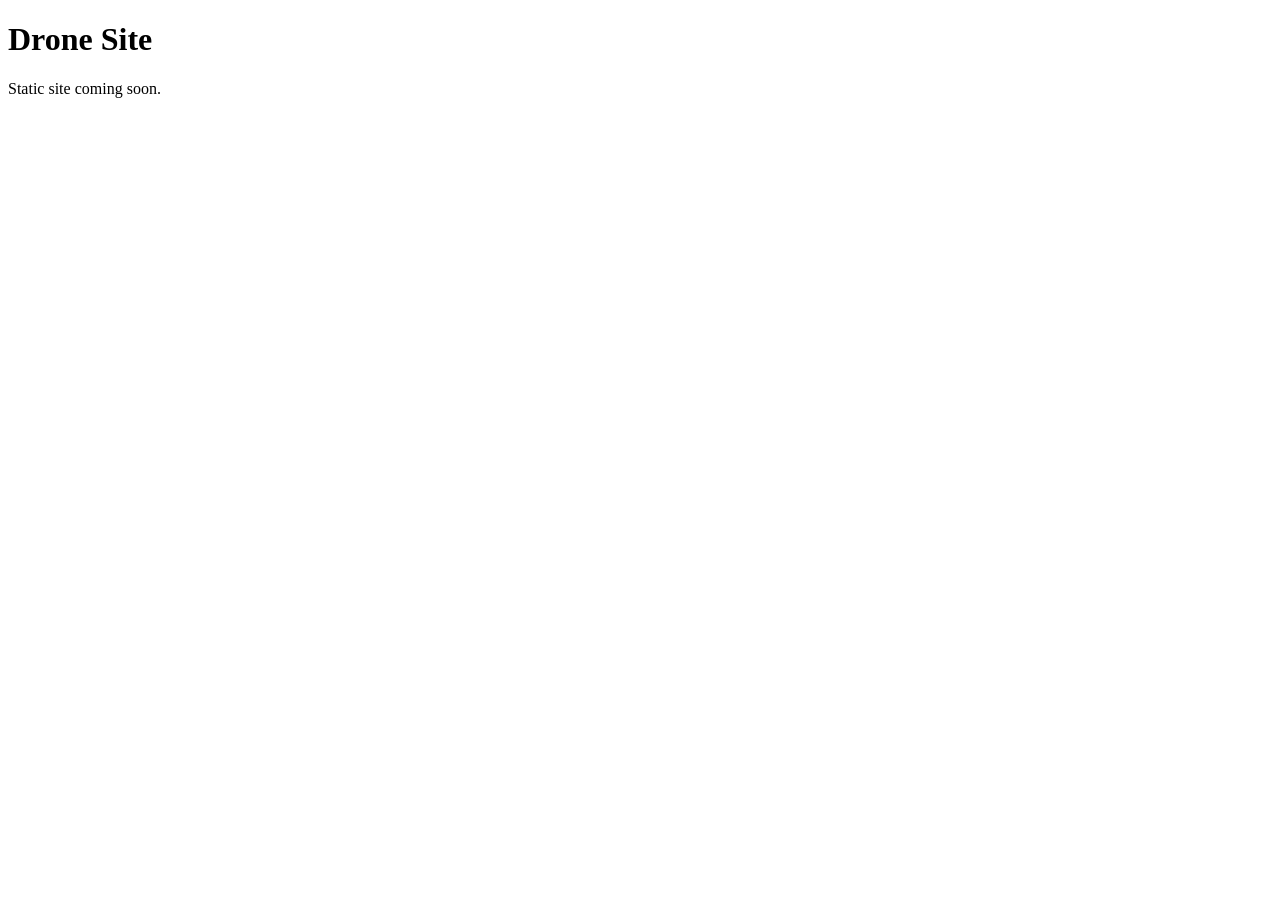
==== index.html @ 41cd4088 "chore: initialize drone site" ====
<!doctype html>
<html lang="en">
<head>
  <meta charset="utf-8">
  <meta name="viewport" content="width=device-width, initial-scale=1">
  <title>Drone Site</title>
</head>
<body>
  <main>
    <h1>Drone Site</h1>
    <p>Static site coming soon.</p>
  </main>
</body>
</html>
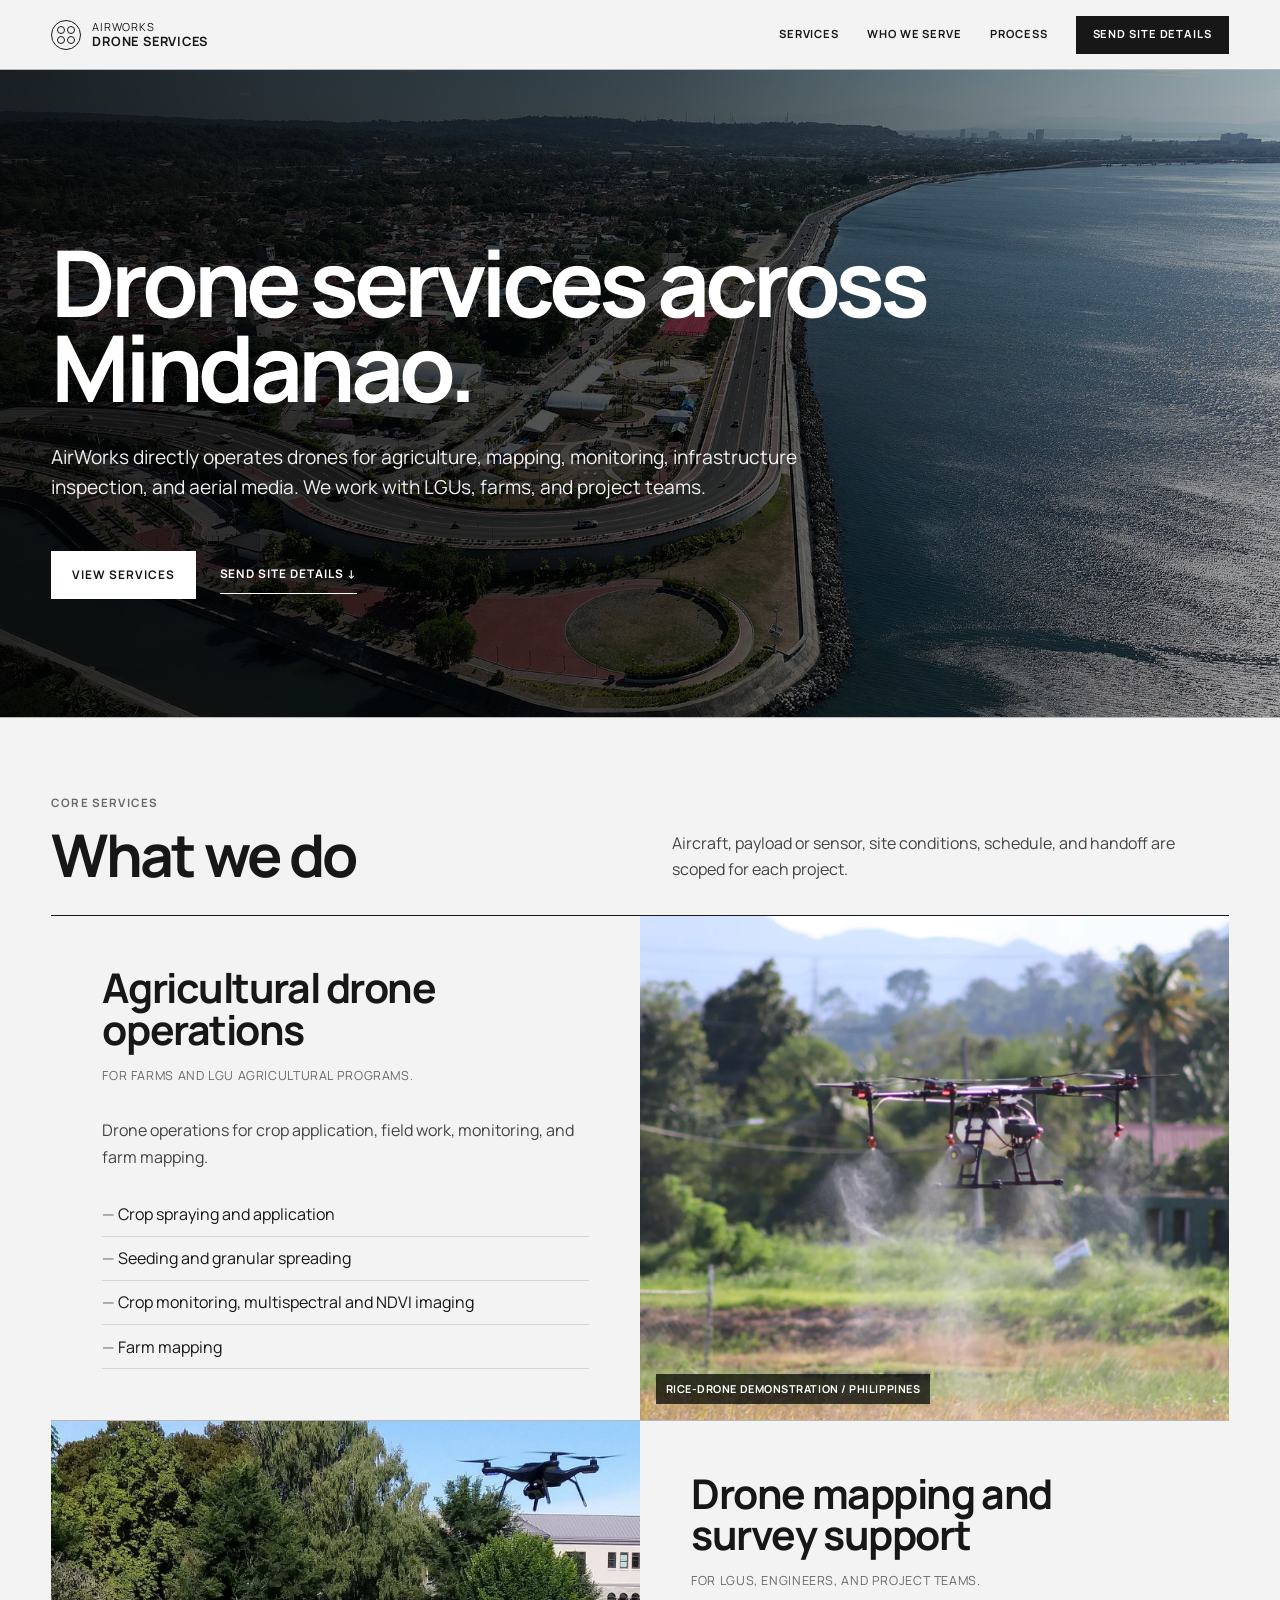
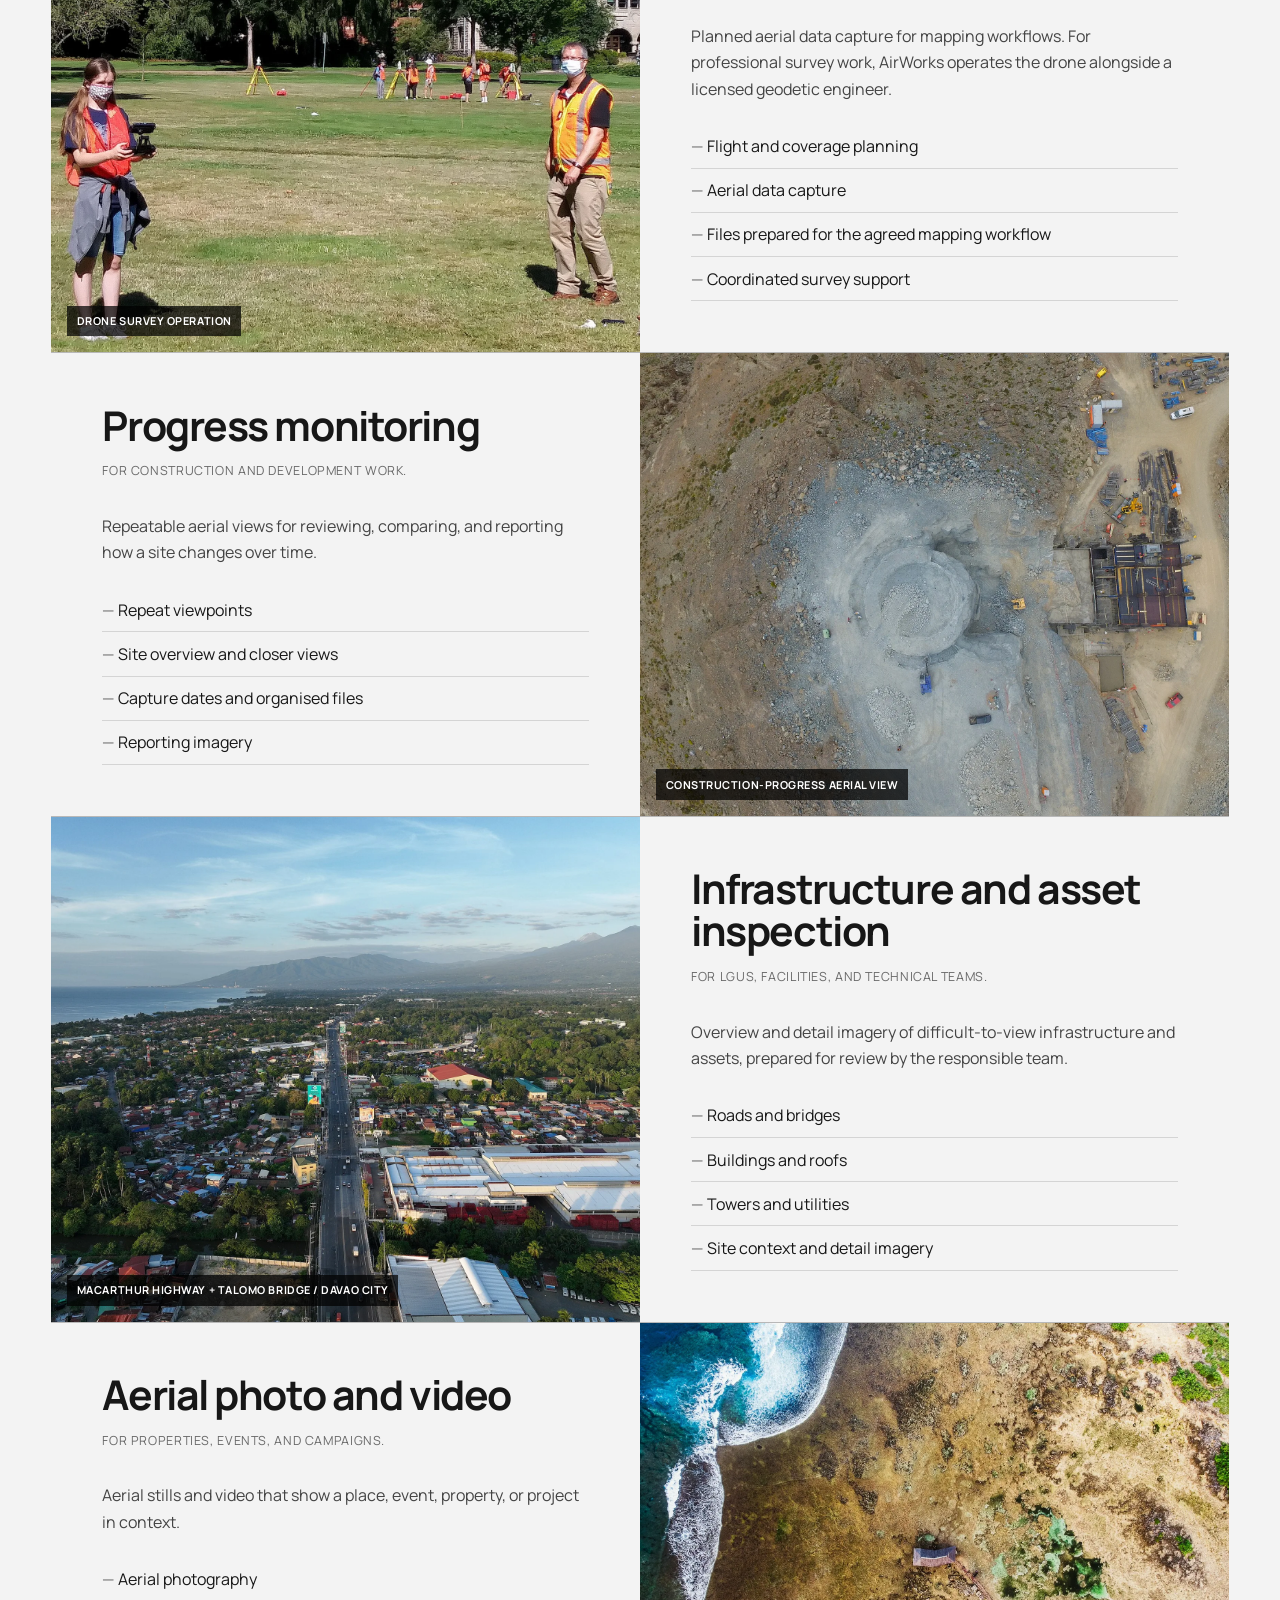
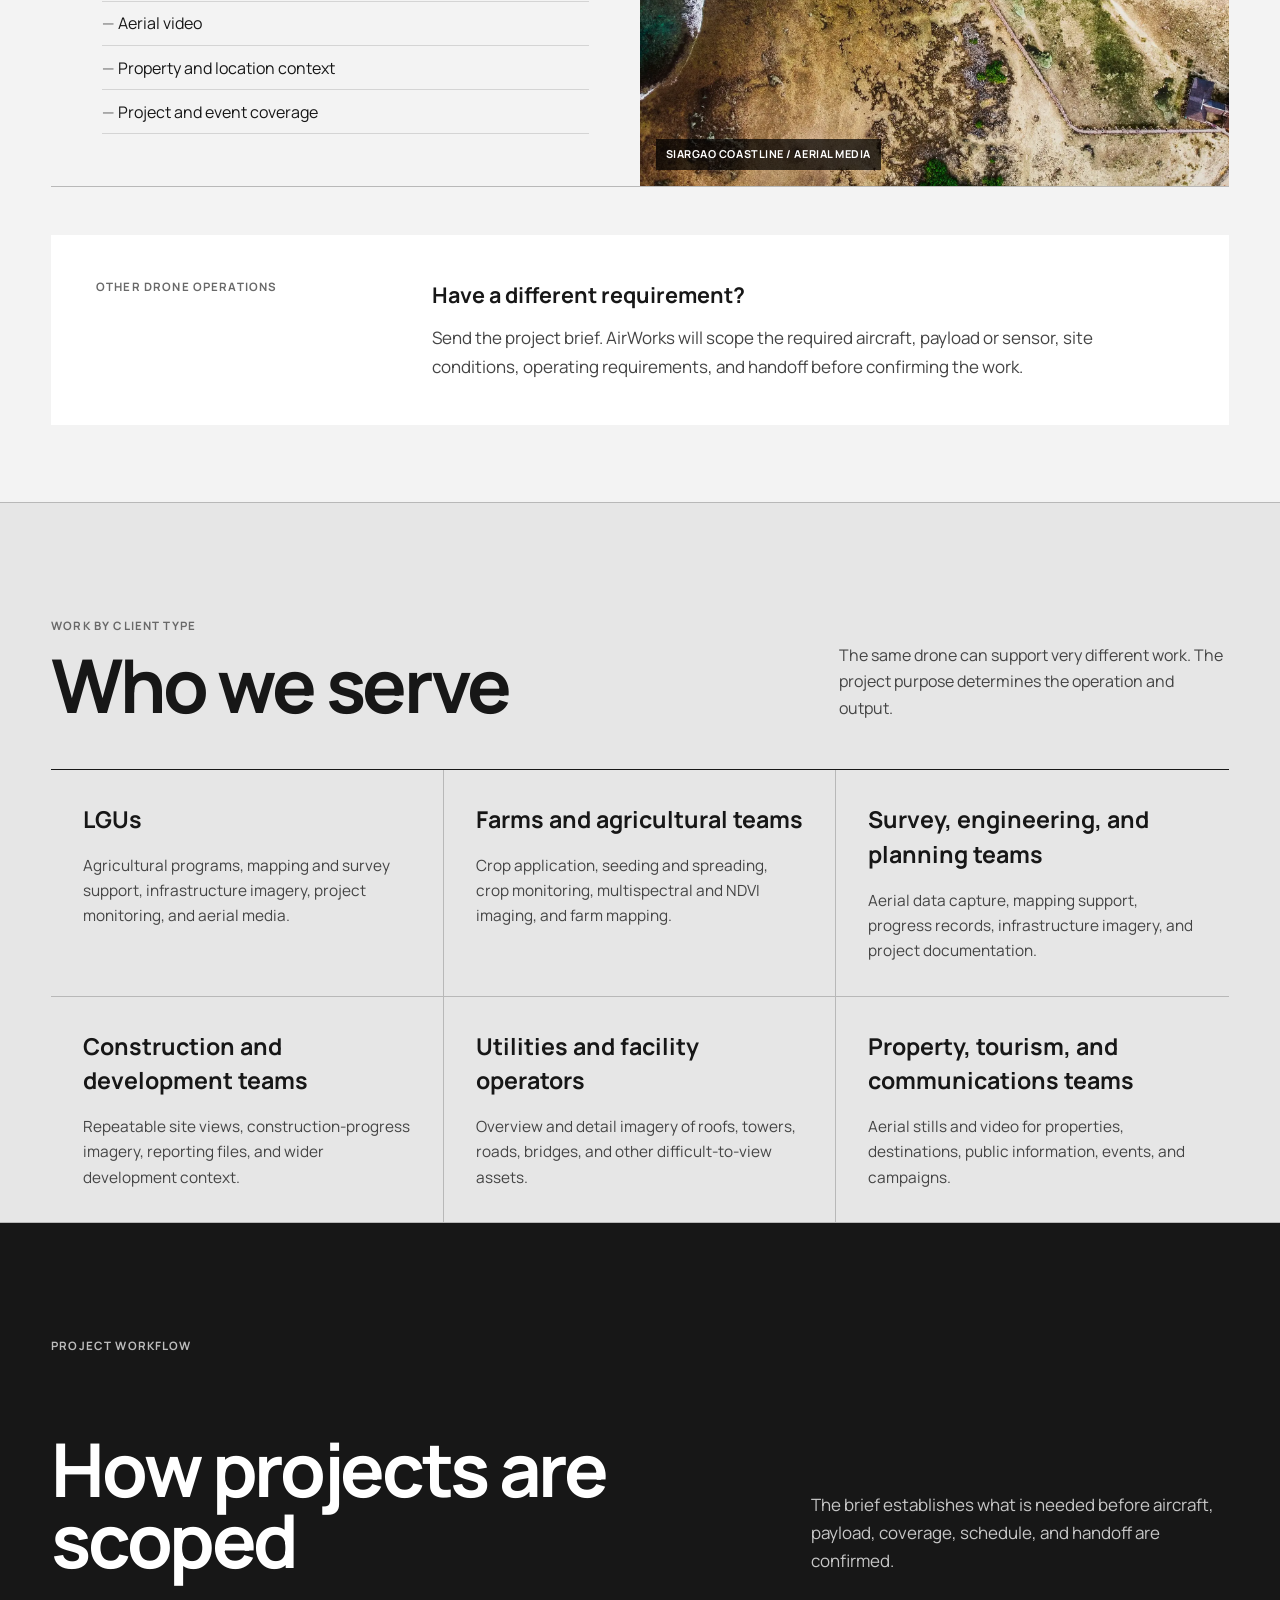
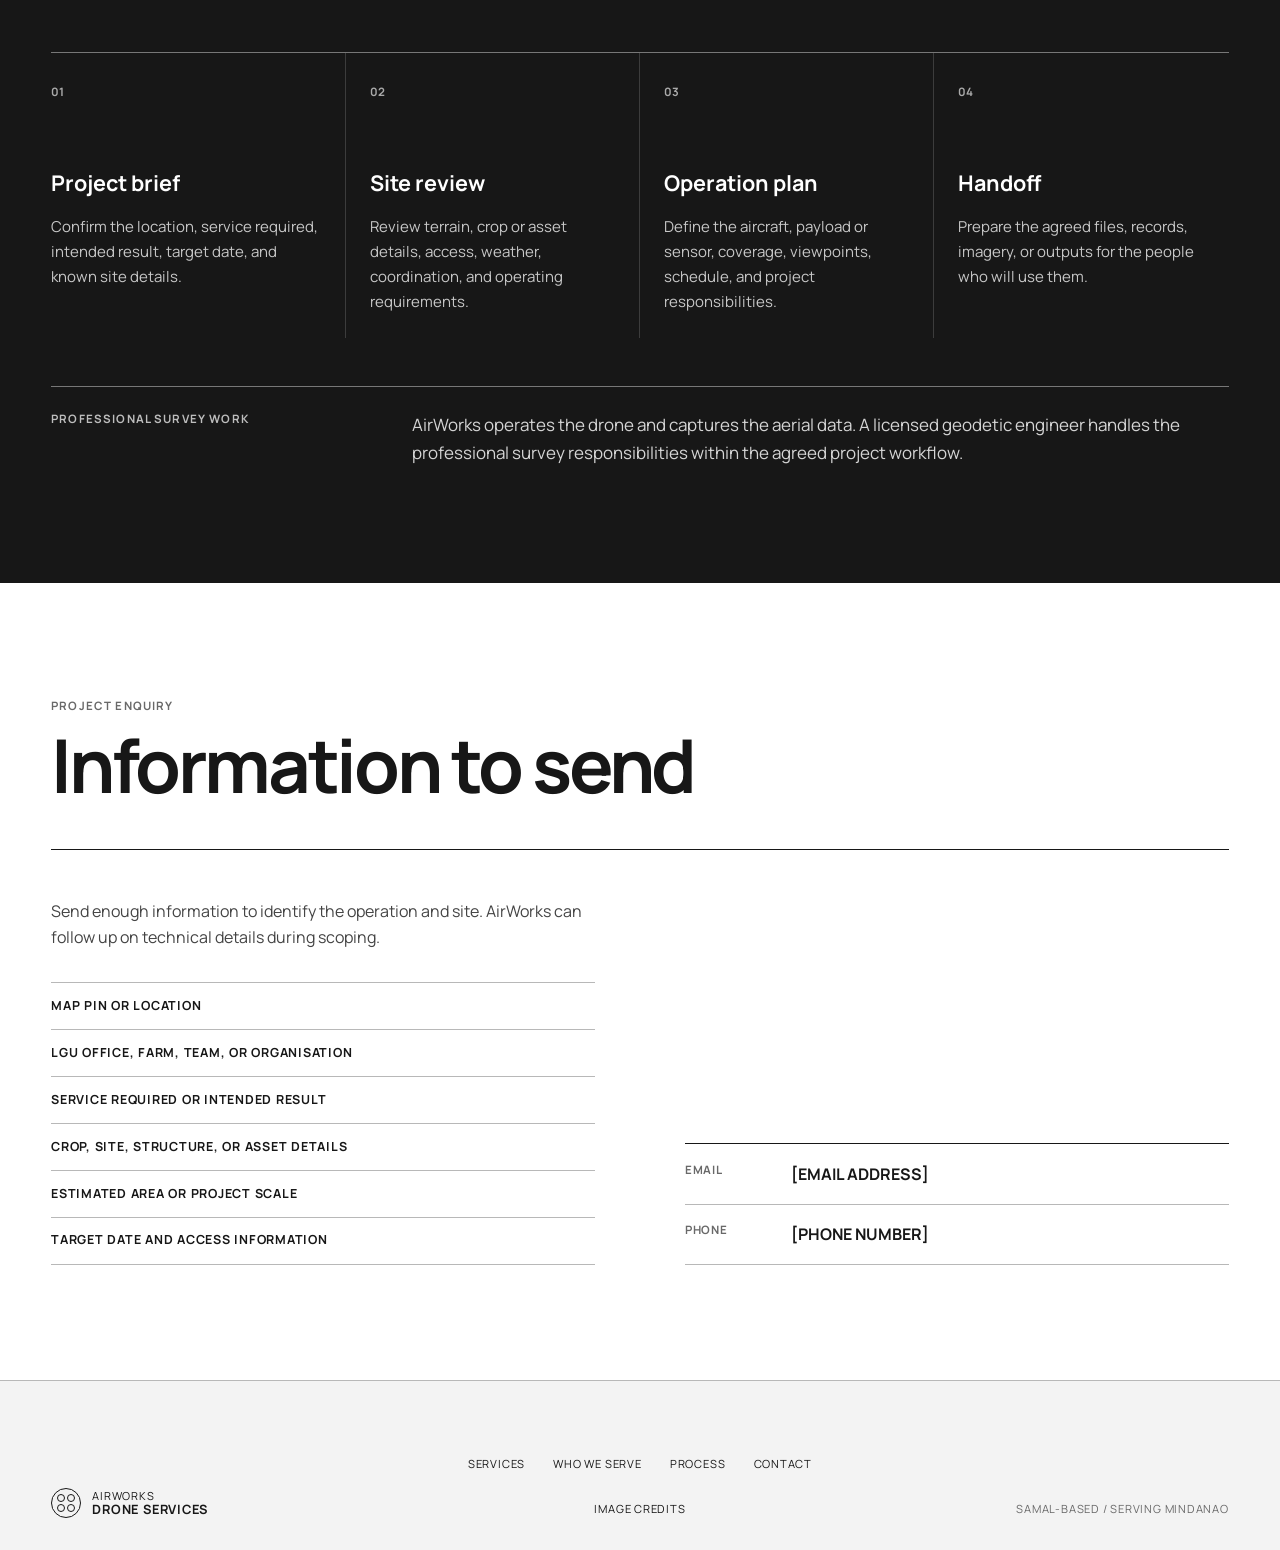
==== commit fe66073d: "feat: build out site content and upgrade agent-kit to static-site profile Add assets, credits page, " ====
--- a/index.html
+++ b/index.html
@@ -3,12 +3,239 @@
 <head>
   <meta charset="utf-8">
   <meta name="viewport" content="width=device-width, initial-scale=1">
-  <title>Drone Site</title>
+  <meta name="description" content="Samal-based agricultural drone operations, mapping, monitoring, infrastructure inspection, and aerial media for LGUs, farms, and project teams across Mindanao.">
+  <title>Drone Services in Mindanao | AirWorks Drone Services</title>
+  <link rel="stylesheet" href="assets/shared.css">
+  <link rel="stylesheet" href="assets/fieldcraft.css">
 </head>
 <body>
-  <main>
-    <h1>Drone Site</h1>
-    <p>Static site coming soon.</p>
+  <a class="skip-link" href="#main">Skip to content</a>
+  <header class="site-header">
+    <a class="brand" href="#top" aria-label="AirWorks Drone Services home">
+      <span class="brand__mark" aria-hidden="true"><i></i></span>
+      <span>AirWorks<br><strong>Drone Services</strong></span>
+    </a>
+    <nav class="site-nav" aria-label="Primary navigation">
+      <a href="#services">Services</a>
+      <a href="#clients">Who we serve</a>
+      <a href="#process">Process</a>
+      <a class="nav-cta" href="#project-start">Send site details</a>
+    </nav>
+  </header>
+
+  <main id="main">
+    <section class="hero" id="top" aria-labelledby="hero-title">
+      <div class="hero__main">
+        <h1 id="hero-title">Drone services across Mindanao.</h1>
+        <p class="hero__lede">AirWorks directly operates drones for agriculture, mapping, monitoring, infrastructure inspection, and aerial media. We work with LGUs, farms, and project teams.</p>
+        <div class="hero__actions">
+          <a class="button" href="#services">View services</a>
+          <a class="text-link" href="#project-start">Send site details ↓</a>
+        </div>
+      </div>
+    </section>
+
+    <section class="services" id="services" aria-labelledby="services-title">
+      <header class="section-head">
+        <div>
+          <p class="eyebrow">Core services</p>
+          <h2 id="services-title">What we do</h2>
+        </div>
+        <p>Aircraft, payload or sensor, site conditions, schedule, and handoff are scoped for each project.</p>
+      </header>
+
+      <div class="service-list">
+        <article>
+          <div class="service-list__content">
+            <div class="service-list__title">
+              <h3>Agricultural drone operations</h3>
+              <p>For farms and LGU agricultural programs.</p>
+            </div>
+            <p>Drone operations for crop application, field work, monitoring, and farm mapping.</p>
+            <ul>
+              <li>Crop spraying and application</li>
+              <li>Seeding and granular spreading</li>
+              <li>Crop monitoring, multispectral and NDVI imaging</li>
+              <li>Farm mapping</li>
+            </ul>
+          </div>
+          <figure class="service-list__media">
+            <img src="assets/images/agricultural-drone-operation.webp" alt="Agricultural drone spraying over a rice field during a Philippine rice-drone demonstration" loading="lazy" decoding="async">
+            <figcaption>Rice-drone demonstration / Philippines</figcaption>
+          </figure>
+        </article>
+
+        <article>
+          <div class="service-list__content">
+            <div class="service-list__title">
+              <h3>Drone mapping and survey support</h3>
+              <p>For LGUs, engineers, and project teams.</p>
+            </div>
+            <p>Planned aerial data capture for mapping workflows. For professional survey work, AirWorks operates the drone alongside a licensed geodetic engineer.</p>
+            <ul>
+              <li>Flight and coverage planning</li>
+              <li>Aerial data capture</li>
+              <li>Files prepared for the agreed mapping workflow</li>
+              <li>Coordinated survey support</li>
+            </ul>
+          </div>
+          <figure class="service-list__media">
+            <img src="assets/images/drone-mapping-survey-operation.webp" alt="Drone and field crew during a surveying operation" loading="lazy" decoding="async">
+            <figcaption>Drone survey operation</figcaption>
+          </figure>
+        </article>
+
+        <article>
+          <div class="service-list__content">
+            <div class="service-list__title">
+              <h3>Progress monitoring</h3>
+              <p>For construction and development work.</p>
+            </div>
+            <p>Repeatable aerial views for reviewing, comparing, and reporting how a site changes over time.</p>
+            <ul>
+              <li>Repeat viewpoints</li>
+              <li>Site overview and closer views</li>
+              <li>Capture dates and organised files</li>
+              <li>Reporting imagery</li>
+            </ul>
+          </div>
+          <figure class="service-list__media">
+            <img src="assets/images/construction-progress-aerial.webp" alt="Top-down aerial view of an active construction site at Rubin Observatory" loading="lazy" decoding="async">
+            <figcaption>Construction-progress aerial view</figcaption>
+          </figure>
+        </article>
+
+        <article>
+          <div class="service-list__content">
+            <div class="service-list__title">
+              <h3>Infrastructure and asset inspection</h3>
+              <p>For LGUs, facilities, and technical teams.</p>
+            </div>
+            <p>Overview and detail imagery of difficult-to-view infrastructure and assets, prepared for review by the responsible team.</p>
+            <ul>
+              <li>Roads and bridges</li>
+              <li>Buildings and roofs</li>
+              <li>Towers and utilities</li>
+              <li>Site context and detail imagery</li>
+            </ul>
+          </div>
+          <figure class="service-list__media">
+            <img src="assets/images/davao-infrastructure-aerial.webp" alt="Drone aerial view along MacArthur Highway toward Talomo Bridge in Davao City" loading="lazy" decoding="async">
+            <figcaption>MacArthur Highway + Talomo Bridge / Davao City</figcaption>
+          </figure>
+        </article>
+
+        <article>
+          <div class="service-list__content">
+            <div class="service-list__title">
+              <h3>Aerial photo and video</h3>
+              <p>For properties, events, and campaigns.</p>
+            </div>
+            <p>Aerial stills and video that show a place, event, property, or project in context.</p>
+            <ul>
+              <li>Aerial photography</li>
+              <li>Aerial video</li>
+              <li>Property and location context</li>
+              <li>Project and event coverage</li>
+            </ul>
+          </div>
+          <figure class="service-list__media">
+            <img src="assets/images/siargao-coast.webp" alt="Aerial view of the Siargao coastline and surrounding water" loading="lazy" decoding="async">
+            <figcaption>Siargao coastline / aerial media</figcaption>
+          </figure>
+        </article>
+      </div>
+
+      <aside class="other-services" aria-labelledby="other-services-title">
+        <p class="eyebrow">Other drone operations</p>
+        <div>
+          <h3 id="other-services-title">Have a different requirement?</h3>
+          <p>Send the project brief. AirWorks will scope the required aircraft, payload or sensor, site conditions, operating requirements, and handoff before confirming the work.</p>
+        </div>
+      </aside>
+    </section>
+
+    <section class="clients" id="clients" aria-labelledby="clients-title">
+      <header class="section-head section-head--compact">
+        <div>
+          <p class="eyebrow">Work by client type</p>
+          <h2 id="clients-title">Who we serve</h2>
+        </div>
+        <p>The same drone can support very different work. The project purpose determines the operation and output.</p>
+      </header>
+      <div class="client-list">
+        <article>
+          <h3>LGUs</h3>
+          <p>Agricultural programs, mapping and survey support, infrastructure imagery, project monitoring, and aerial media.</p>
+        </article>
+        <article>
+          <h3>Farms and agricultural teams</h3>
+          <p>Crop application, seeding and spreading, crop monitoring, multispectral and NDVI imaging, and farm mapping.</p>
+        </article>
+        <article>
+          <h3>Survey, engineering, and planning teams</h3>
+          <p>Aerial data capture, mapping support, progress records, infrastructure imagery, and project documentation.</p>
+        </article>
+        <article>
+          <h3>Construction and development teams</h3>
+          <p>Repeatable site views, construction-progress imagery, reporting files, and wider development context.</p>
+        </article>
+        <article>
+          <h3>Utilities and facility operators</h3>
+          <p>Overview and detail imagery of roofs, towers, roads, bridges, and other difficult-to-view assets.</p>
+        </article>
+        <article>
+          <h3>Property, tourism, and communications teams</h3>
+          <p>Aerial stills and video for properties, destinations, public information, events, and campaigns.</p>
+        </article>
+      </div>
+    </section>
+
+    <section class="process" id="process" aria-labelledby="process-title">
+      <header>
+        <p class="eyebrow">Project workflow</p>
+        <h2 id="process-title">How projects are scoped</h2>
+        <p>The brief establishes what is needed before aircraft, payload, coverage, schedule, and handoff are confirmed.</p>
+      </header>
+      <ol>
+        <li><span>01</span><h3>Project brief</h3><p>Confirm the location, service required, intended result, target date, and known site details.</p></li>
+        <li><span>02</span><h3>Site review</h3><p>Review terrain, crop or asset details, access, weather, coordination, and operating requirements.</p></li>
+        <li><span>03</span><h3>Operation plan</h3><p>Define the aircraft, payload or sensor, coverage, viewpoints, schedule, and project responsibilities.</p></li>
+        <li><span>04</span><h3>Handoff</h3><p>Prepare the agreed files, records, imagery, or outputs for the people who will use them.</p></li>
+      </ol>
+      <div class="survey-note">
+        <p class="eyebrow">Professional survey work</p>
+        <p>AirWorks operates the drone and captures the aerial data. A licensed geodetic engineer handles the professional survey responsibilities within the agreed project workflow.</p>
+      </div>
+    </section>
+
+    <section class="project-start" id="project-start" aria-labelledby="project-title">
+      <header>
+        <p class="eyebrow">Project enquiry</p>
+        <h2 id="project-title">Information to send</h2>
+      </header>
+      <div class="project-start__details">
+        <p>Send enough information to identify the operation and site. AirWorks can follow up on technical details during scoping.</p>
+        <ul class="brief-checklist" aria-label="Project brief checklist">
+          <li>Map pin or location</li>
+          <li>LGU office, farm, team, or organisation</li>
+          <li>Service required or intended result</li>
+          <li>Crop, site, structure, or asset details</li>
+          <li>Estimated area or project scale</li>
+          <li>Target date and access information</li>
+        </ul>
+      </div>
+      <div class="project-start__contact" aria-label="AirWorks contact details">
+        <p><span>Email</span><strong>[EMAIL ADDRESS]</strong></p>
+        <p><span>Phone</span><strong>[PHONE NUMBER]</strong></p>
+      </div>
+    </section>
   </main>
+
+  <footer class="site-footer">
+    <a class="brand brand--footer" href="#top"><span class="brand__mark" aria-hidden="true"><i></i></span><span>AirWorks<br><strong>Drone Services</strong></span></a>
+    <nav class="footer-nav" aria-label="Footer navigation"><a href="#services">Services</a><a href="#clients">Who we serve</a><a href="#process">Process</a><a href="#project-start">Contact</a><a href="credits.html">Image credits</a></nav>
+    <p>Samal-based / Serving Mindanao</p>
+  </footer>
 </body>
 </html>
--- a/assets/shared.css
+++ b/assets/shared.css
@@ -0,0 +1,42 @@
+* { box-sizing: border-box; }
+html { scroll-behavior: smooth; }
+body { margin: 0; -webkit-font-smoothing: antialiased; }
+a { color: inherit; }
+img, svg { display: block; max-width: 100%; }
+button, input, textarea, select { font: inherit; }
+
+.concept-bar {
+  min-height: 42px;
+  padding: .7rem max(1rem, 3.2vw);
+  display: flex;
+  align-items: center;
+  justify-content: space-between;
+  gap: 1.5rem;
+  background: #111;
+  color: #eee;
+  border-bottom: 1px solid rgba(255,255,255,.2);
+  font: 700 .62rem/1.2 Arial, Helvetica, sans-serif;
+  text-transform: uppercase;
+  letter-spacing: .13em;
+  position: relative;
+  z-index: 100;
+}
+.concept-bar a { text-decoration: none; }
+.concept-bar a:hover { text-decoration: underline; text-underline-offset: 3px; }
+.concept-bar__nav { display: flex; gap: clamp(.75rem, 2.4vw, 2.5rem); align-items: center; }
+.concept-bar__nav [aria-current="page"] { color: #ff7656; }
+.concept-bar__label { color: #aaa; }
+
+.skip-link { position: absolute; top: -100px; left: 1rem; z-index: 200; padding: .8rem 1rem; background: #fff; color: #111; }
+.skip-link:focus { top: .5rem; }
+
+@media (max-width: 620px) {
+  .concept-bar { align-items: flex-start; }
+  .concept-bar__nav { flex-wrap: wrap; justify-content: flex-end; row-gap: .45rem; }
+  .concept-bar__label { display: none; }
+}
+
+@media (prefers-reduced-motion: reduce) {
+  html { scroll-behavior: auto; }
+  *, *::before, *::after { animation-duration: .01ms !important; animation-iteration-count: 1 !important; transition-duration: .01ms !important; }
+}
--- a/assets/fieldcraft.css
+++ b/assets/fieldcraft.css
@@ -0,0 +1,169 @@
+@font-face {
+  font-family: 'Manrope';
+  src: url('fonts/manrope-latin.woff2') format('woff2');
+  font-style: normal;
+  font-weight: 200 800;
+  font-display: swap;
+}
+
+:root {
+  --ink: #171717;
+  --paper: #f3f3f3;
+  --white: #fff;
+  --panel: #e6e6e6;
+  --soft: #d4d4d4;
+  --mid: #696969;
+  --line: #b8b8b8;
+  --dark-line: #3c3c3c;
+}
+body { margin: 0; background: var(--paper); color: var(--ink); font-family: 'Manrope', Arial, sans-serif; font-size: 17px; line-height: 1.5; }
+a:focus-visible { outline: 3px solid var(--ink); outline-offset: 4px; }
+.site-header { min-height: 70px; padding: 0 max(1.25rem, 4vw); display: flex; align-items: center; justify-content: space-between; gap: 1.5rem; border-bottom: 1px solid var(--line); }
+.brand { display: inline-flex; align-items: center; gap: .7rem; color: var(--ink); text-decoration: none; font-size: .69rem; line-height: 1.1; text-transform: uppercase; letter-spacing: .07em; }
+.brand strong { font-size: .8rem; }
+.brand__mark { width: 30px; height: 30px; border: 1px solid currentColor; border-radius: 50%; position: relative; }
+.brand__mark::before, .brand__mark::after, .brand__mark i::before, .brand__mark i::after { content: ""; position: absolute; width: 6px; height: 6px; border: 1px solid currentColor; border-radius: 50%; }
+.brand__mark::before { left: 5px; top: 5px; }
+.brand__mark::after { right: 5px; top: 5px; }
+.brand__mark i::before { left: 5px; bottom: 5px; }
+.brand__mark i::after { right: 5px; bottom: 5px; }
+.site-nav { display: flex; align-items: center; gap: clamp(1rem, 2.2vw, 2.25rem); font-size: .7rem; text-transform: uppercase; letter-spacing: .08em; font-weight: 700; }
+.site-nav a { color: var(--ink); text-decoration: none; }
+.site-nav a:not(.nav-cta):hover { text-decoration: underline; text-underline-offset: 4px; }
+.site-nav .nav-cta { min-height: 38px; padding: 0 1rem; display: inline-flex; align-items: center; border: 1px solid var(--ink); background: var(--ink); color: var(--white); }
+.site-nav .nav-cta:hover { background: transparent; color: var(--ink); }
+.eyebrow { margin: 0; color: var(--mid); font: 700 .72rem/1.4 'Manrope', Arial, sans-serif; text-transform: uppercase; letter-spacing: .1em; }
+.hero { min-height: clamp(580px, 72vh, 780px); padding: clamp(4rem, 7vw, 7rem) max(1.25rem, 4vw); position: relative; isolation: isolate; display: flex; align-items: center; overflow: hidden; border-bottom: 1px solid var(--line); background: url('images/davao-coastal-hero.webp') center 48% / cover no-repeat; color: var(--white); }
+.hero::before { content: ""; position: absolute; inset: 0; z-index: -1; background: linear-gradient(90deg, rgba(0,0,0,.82) 0%, rgba(0,0,0,.65) 52%, rgba(0,0,0,.3) 100%); }
+.hero__main { max-width: 1040px; }
+.hero .eyebrow { color: #ddd; }
+h1 { max-width: 940px; margin: clamp(2rem, 4vw, 4rem) 0 2rem; font-size: clamp(3.8rem, 7.2vw, 7.2rem); font-weight: 700; line-height: .93; letter-spacing: -.055em; }
+.hero__lede { max-width: 760px; margin: 0; color: #eee; font-size: clamp(1.05rem, 1.5vw, 1.35rem); line-height: 1.55; }
+.hero__actions { margin-top: 3rem; display: flex; align-items: center; flex-wrap: wrap; gap: 1.5rem; }
+.button { min-height: 48px; padding: 0 1.25rem; display: inline-flex; align-items: center; background: var(--white); color: var(--ink); border: 1px solid var(--white); text-decoration: none; font-size: .74rem; font-weight: 700; text-transform: uppercase; letter-spacing: .08em; }
+.button:hover { background: transparent; color: var(--white); }
+.text-link { padding: .6rem 0; border-bottom: 1px solid var(--white); color: var(--white); text-decoration: none; font-size: .74rem; font-weight: 700; text-transform: uppercase; letter-spacing: .08em; }
+.hero a:focus-visible { outline-color: var(--white); }
+.services { padding: clamp(4rem, 6vw, 6rem) max(1.25rem, 4vw); }
+.clients { padding: clamp(5rem, 9vw, 9rem) max(1.25rem, 4vw) 0; }
+.section-head { margin-bottom: clamp(3rem, 6vw, 6rem); display: grid; grid-template-columns: minmax(0, 1.3fr) minmax(280px, .7fr); gap: 5vw; align-items: end; }
+.section-head h2, .process h2, .project-start h2 { margin: 1rem 0 0; font-size: clamp(3rem, 5.8vw, 6rem); line-height: .95; letter-spacing: -.045em; }
+.section-head > p { max-width: 540px; margin: 0; color: #444; font-size: 1rem; line-height: 1.65; }
+.services .section-head { margin-bottom: 0; padding-bottom: 2rem; grid-template-columns: 1fr 1fr; border-bottom: 1px solid var(--ink); }
+.services .section-head h2 { font-size: clamp(2.75rem, 4.6vw, 4.8rem); }
+.service-list article { display: grid; grid-template-columns: 1fr 1fr; border-bottom: 1px solid var(--line); }
+.service-list__content { padding: clamp(2.25rem, 4vw, 4.5rem); align-self: center; }
+.service-list h3 { margin: 0; font-size: clamp(1.8rem, 3.2vw, 3.4rem); line-height: 1.02; letter-spacing: -.035em; }
+.service-list__title p { margin: 1rem 0 0; color: var(--mid); font-size: .78rem; line-height: 1.5; text-transform: uppercase; letter-spacing: .05em; }
+.service-list__content > p { max-width: 560px; margin: 2rem 0 0; color: #444; font-size: 1rem; line-height: 1.65; }
+.service-list__content ul { margin: 2rem 0 0; padding: 0; list-style: none; font-size: 1rem; line-height: 1.5; }
+.service-list__content li { padding: .6rem 0 .6rem 1rem; position: relative; border-bottom: 1px solid var(--soft); }
+.service-list__content li:first-child { padding-top: 0; }
+.service-list__content li::before { content: "—"; position: absolute; left: 0; color: var(--mid); }
+.service-list__media { min-width: 0; min-height: 0; margin: 0; position: relative; overflow: hidden; background: var(--panel); }
+.service-list article:nth-child(even) .service-list__media { order: -1; }
+.service-list__media img { width: 100%; height: 100%; position: absolute; inset: 0; object-fit: cover; }
+.service-list__media figcaption { position: absolute; left: 1rem; bottom: 1rem; padding: .45rem .6rem; background: rgba(0,0,0,.72); color: var(--white); font: 700 .68rem/1.5 'Manrope', Arial, sans-serif; text-transform: uppercase; letter-spacing: .05em; }
+.other-services { margin-top: 3rem; padding: clamp(2rem, 3.5vw, 3.5rem); display: grid; grid-template-columns: .55fr 1.45fr; gap: 4vw; background: var(--white); }
+.other-services h3 { margin: 0 0 .8rem; font-size: 1.35rem; }
+.other-services div p { max-width: 780px; margin: 0; color: #444; line-height: 1.65; }
+.clients { background: var(--panel); border-top: 1px solid var(--line); border-bottom: 1px solid var(--line); }
+.section-head--compact { margin-bottom: 3rem; }
+.client-list { display: grid; grid-template-columns: repeat(3, 1fr); border-top: 1px solid var(--ink); }
+.client-list article { min-height: 220px; padding: clamp(1.75rem, 2.5vw, 2.5rem); border-right: 1px solid var(--line); border-bottom: 1px solid var(--line); }
+.client-list article:nth-child(3n) { border-right: 0; }
+.client-list article:nth-last-child(-n + 3) { border-bottom: 0; }
+.client-list h3 { margin: 0 0 1rem; font-size: 1.45rem; }
+.client-list p { max-width: 420px; margin: 0; color: #444; font-size: .96rem; line-height: 1.65; }
+.process { padding: clamp(5rem, 9vw, 9rem) max(1.25rem, 4vw); background: var(--ink); color: var(--white); }
+.process .eyebrow { color: #bdbdbd; }
+.process > header { display: grid; grid-template-columns: minmax(0, 1.25fr) minmax(280px, .75fr); gap: 5vw; align-items: end; }
+.process > header .eyebrow, .process > header h2 { grid-column: 1; }
+.process > header > p:last-child { grid-column: 2; grid-row: 1 / span 2; align-self: end; margin: 0; color: #c7c7c7; line-height: 1.65; }
+.process ol { margin: clamp(3rem, 6vw, 6rem) 0 0; padding: 0; display: grid; grid-template-columns: repeat(4, 1fr); list-style: none; border-top: 1px solid #777; }
+.process li { min-height: 260px; padding: 1.5rem 1.5rem 1.5rem 0; border-right: 1px solid var(--dark-line); }
+.process li:not(:first-child) { padding-left: 1.5rem; }
+.process li:last-child { border-right: 0; }
+.process li > span { color: #aaa; font: 700 .72rem/1.4 'Manrope', Arial, sans-serif; }
+.process h3 { margin: 4rem 0 1rem; font-size: 1.35rem; }
+.process li p { margin: 0; color: #c7c7c7; font-size: .94rem; line-height: 1.65; }
+.survey-note { margin-top: 3rem; padding-top: 1.5rem; display: grid; grid-template-columns: .55fr 1.45fr; gap: 4vw; border-top: 1px solid #777; }
+.survey-note > p:last-child { max-width: 800px; margin: 0; color: #d5d5d5; line-height: 1.65; }
+.project-start { padding: clamp(5rem, 9vw, 9rem) max(1.25rem, 4vw); display: grid; grid-template-columns: 1fr 1fr; gap: 3rem 7vw; background: var(--white); }
+.project-start header { grid-column: 1 / -1; padding-bottom: 3rem; border-bottom: 1px solid var(--ink); }
+.project-start__details { max-width: 680px; }
+.project-start__details > p { margin: 0; color: #444; font-size: 1rem; line-height: 1.65; }
+.brief-checklist { margin: 2rem 0 0; padding: 0; list-style: none; border-top: 1px solid var(--line); }
+.brief-checklist li { padding: .85rem 0; border-bottom: 1px solid var(--line); font-size: .78rem; font-weight: 700; text-transform: uppercase; letter-spacing: .06em; }
+.project-start__contact { align-self: end; border-top: 1px solid var(--ink); }
+.project-start__contact p { margin: 0; padding: 1.1rem 0; display: grid; grid-template-columns: 90px 1fr; gap: 1rem; border-bottom: 1px solid var(--line); }
+.project-start__contact span { color: var(--mid); font: 700 .72rem/1.4 'Manrope', Arial, sans-serif; text-transform: uppercase; letter-spacing: .07em; }
+.project-start__contact strong { font-size: 1rem; overflow-wrap: anywhere; }
+.site-footer { min-height: 170px; padding: 2rem max(1.25rem, 4vw); display: grid; grid-template-columns: 1fr 1.4fr 1fr; align-items: end; gap: 2rem; border-top: 1px solid var(--line); font-size: .7rem; text-transform: uppercase; letter-spacing: .07em; }
+.footer-nav { display: flex; justify-content: center; flex-wrap: wrap; gap: clamp(1rem, 2.2vw, 2.2rem); }
+.footer-nav a { color: var(--ink); text-decoration: none; }
+.footer-nav a:hover { text-decoration: underline; text-underline-offset: 4px; }
+.site-footer p { margin: 0; color: var(--mid); text-align: right; }
+.credits-main { padding: clamp(4rem, 7vw, 7rem) max(1.25rem, 4vw); }
+.credits-main__header { max-width: 900px; margin-bottom: clamp(4rem, 7vw, 7rem); }
+.credits-main__header h1 { margin: 1.25rem 0 2rem; font-size: clamp(3.5rem, 7vw, 7rem); }
+.credits-main__header > p:last-child { max-width: 720px; margin: 0; color: #444; font-size: 1rem; line-height: 1.7; }
+.credits-list { border-top: 1px solid var(--ink); }
+.credits-list article { padding: 2.25rem 0; display: grid; grid-template-columns: minmax(240px, .7fr) minmax(0, 1.3fr); gap: .7rem 4vw; border-bottom: 1px solid var(--line); }
+.credits-list h2 { grid-column: 1; grid-row: 1 / span 8; margin: 0; font-size: clamp(1.35rem, 2.2vw, 2rem); line-height: 1.1; }
+.credits-list p { grid-column: 2; margin: 0; color: #444; font-size: .95rem; line-height: 1.6; }
+.credits-list a, .license-summary a { color: var(--ink); text-underline-offset: 3px; }
+.license-summary { margin-top: clamp(4rem, 7vw, 7rem); padding: clamp(2rem, 4vw, 4rem); background: var(--panel); border: 1px solid var(--line); }
+.license-summary h2 { margin: 1rem 0 2rem; font-size: clamp(2rem, 3.5vw, 3.5rem); letter-spacing: -.04em; }
+.license-summary ul { max-width: 900px; margin: 0; padding-left: 1.2rem; }
+.license-summary li { margin: 0 0 1rem; color: #333; line-height: 1.65; }
+.license-summary > p:last-child { margin: 2rem 0 0; color: var(--mid); font-size: .9rem; line-height: 1.6; }
+
+@media (max-width: 900px) {
+  .site-nav a:not(.nav-cta) { display: none; }
+  .section-head, .process > header { grid-template-columns: 1fr; align-items: start; }
+  .section-head > p { max-width: 680px; }
+  .process > header .eyebrow, .process > header h2, .process > header > p:last-child { grid-column: 1; grid-row: auto; }
+  .service-list article { grid-template-columns: 1fr; }
+  .service-list__media, .service-list article:nth-child(even) .service-list__media { order: 0; aspect-ratio: 16 / 9; }
+  .client-list { grid-template-columns: 1fr; }
+  .client-list article { min-height: 0; padding: 1.75rem 0; border-right: 0; border-bottom: 1px solid var(--line); }
+  .client-list article:nth-last-child(-n + 3) { border-bottom: 1px solid var(--line); }
+  .client-list article:last-child { border-bottom: 0; }
+  .process ol { grid-template-columns: 1fr 1fr; }
+  .process li:nth-child(2) { border-right: 0; }
+  .process li:nth-child(3), .process li:nth-child(4) { border-top: 1px solid var(--dark-line); }
+  .process li:nth-child(3) { padding-left: 0; }
+  .project-start { grid-template-columns: 1fr; }
+  .project-start__contact { max-width: 680px; }
+  .site-footer { grid-template-columns: 1fr 1fr; }
+  .footer-nav { grid-column: 1 / -1; grid-row: 2; justify-content: flex-start; }
+  .credits-list article { grid-template-columns: 1fr; }
+  .credits-list h2, .credits-list p { grid-column: 1; grid-row: auto; }
+  .credits-list h2 { margin-bottom: 1rem; }
+}
+
+@media (max-width: 560px) {
+  .site-header { min-height: 64px; padding-top: .6rem; padding-bottom: .6rem; }
+  .brand { font-size: .65rem; }
+  .brand strong { font-size: .74rem; }
+  .brand__mark { width: 28px; height: 28px; }
+  .site-nav .nav-cta { min-height: 36px; padding: 0 .75rem; font-size: .63rem; }
+  .hero { min-height: 700px; padding-top: 3.5rem; padding-bottom: 5.5rem; background-position: 58% center; }
+  .hero::before { background: rgba(0,0,0,.68); }
+  h1 { font-size: clamp(3.15rem, 16vw, 4.8rem); }
+  .hero__lede { font-size: 1rem; }
+  .section-head h2, .process h2, .project-start h2 { font-size: clamp(2.8rem, 14vw, 4.5rem); }
+  .services .section-head { grid-template-columns: 1fr; }
+  .service-list__content { padding: 2rem 0; }
+  .service-list__media, .service-list article:nth-child(even) .service-list__media { aspect-ratio: 4 / 3; }
+  .service-list__title p { margin-top: .7rem; }
+  .other-services, .survey-note { grid-template-columns: 1fr; }
+  .process ol { grid-template-columns: 1fr; }
+  .process li, .process li:not(:first-child), .process li:nth-child(3) { min-height: 0; padding: 1.5rem 0 2rem; border-right: 0; border-top: 0; border-bottom: 1px solid var(--dark-line); }
+  .process li:last-child { border-bottom: 0; }
+  .process h3 { margin-top: 2rem; }
+  .project-start__contact p { grid-template-columns: 70px 1fr; }
+  .site-footer { grid-template-columns: 1fr; }
+  .footer-nav, .site-footer p { grid-column: 1; grid-row: auto; text-align: left; }
+}
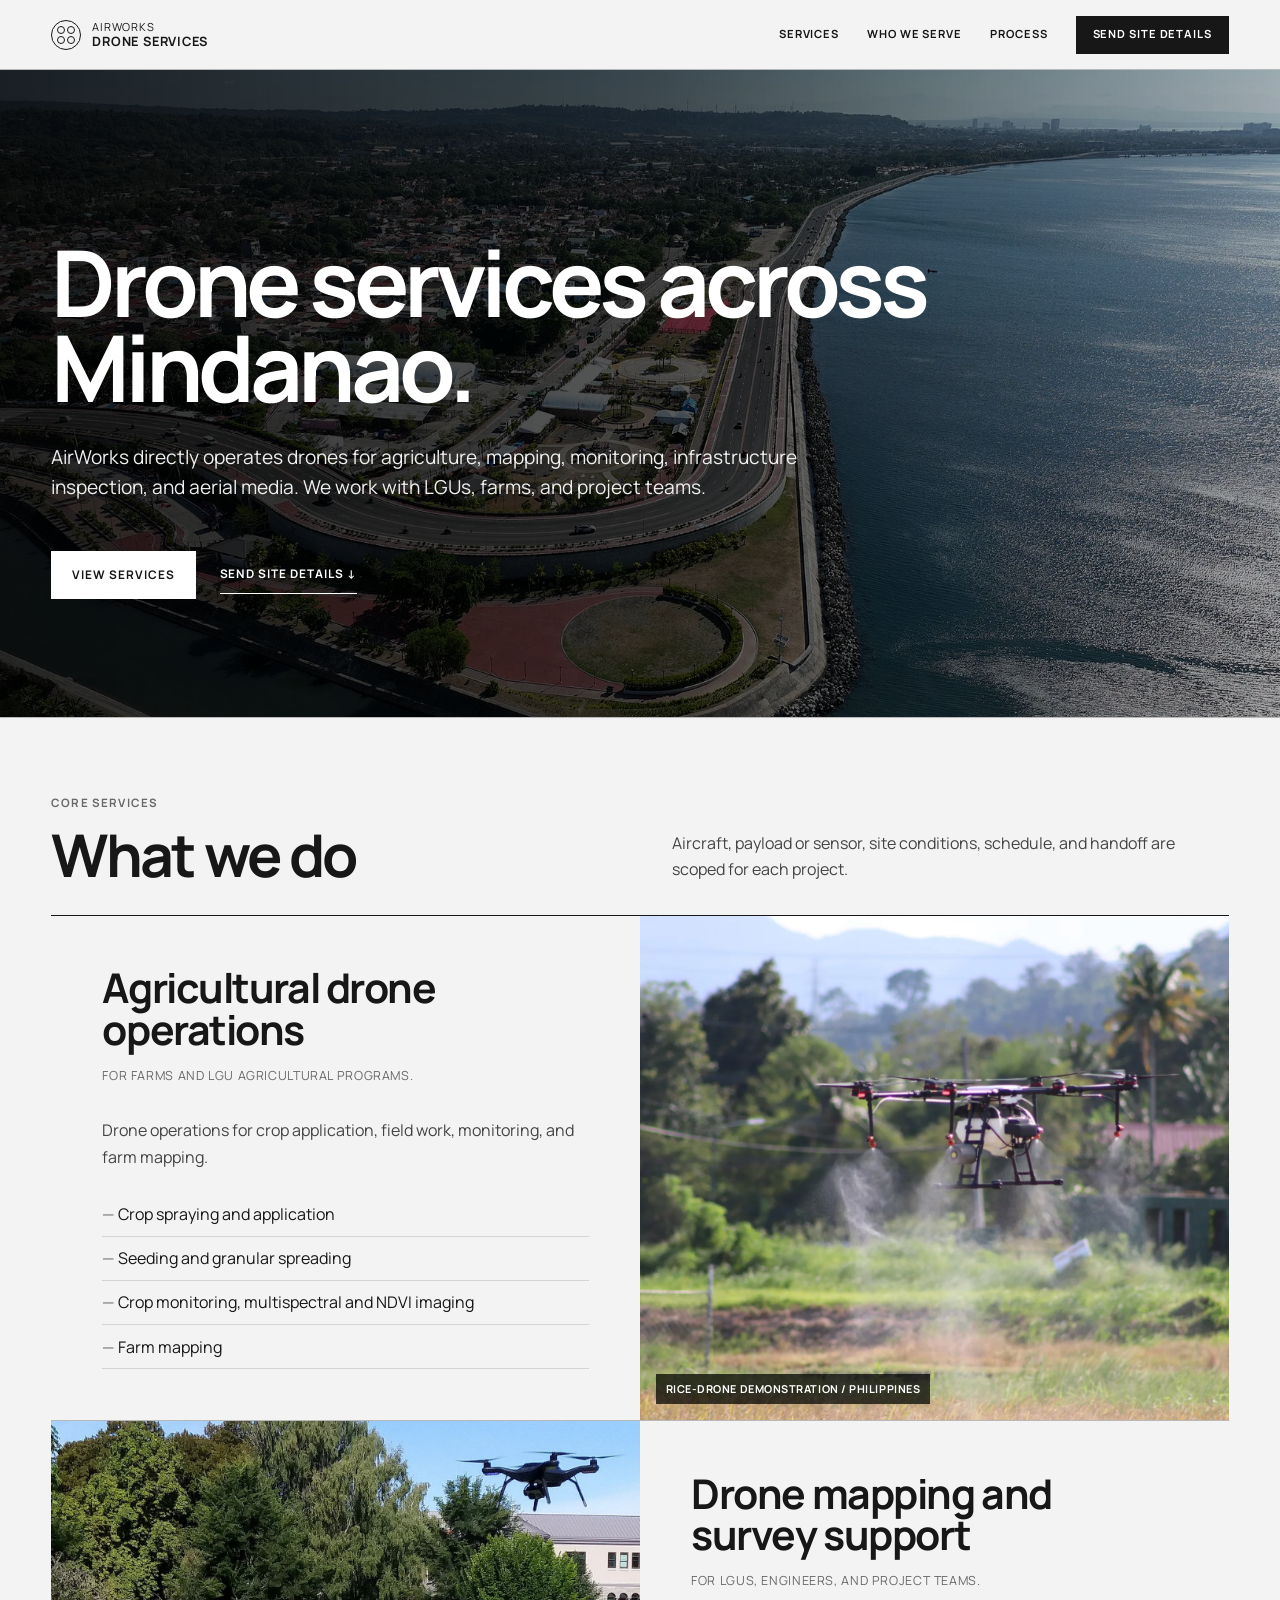
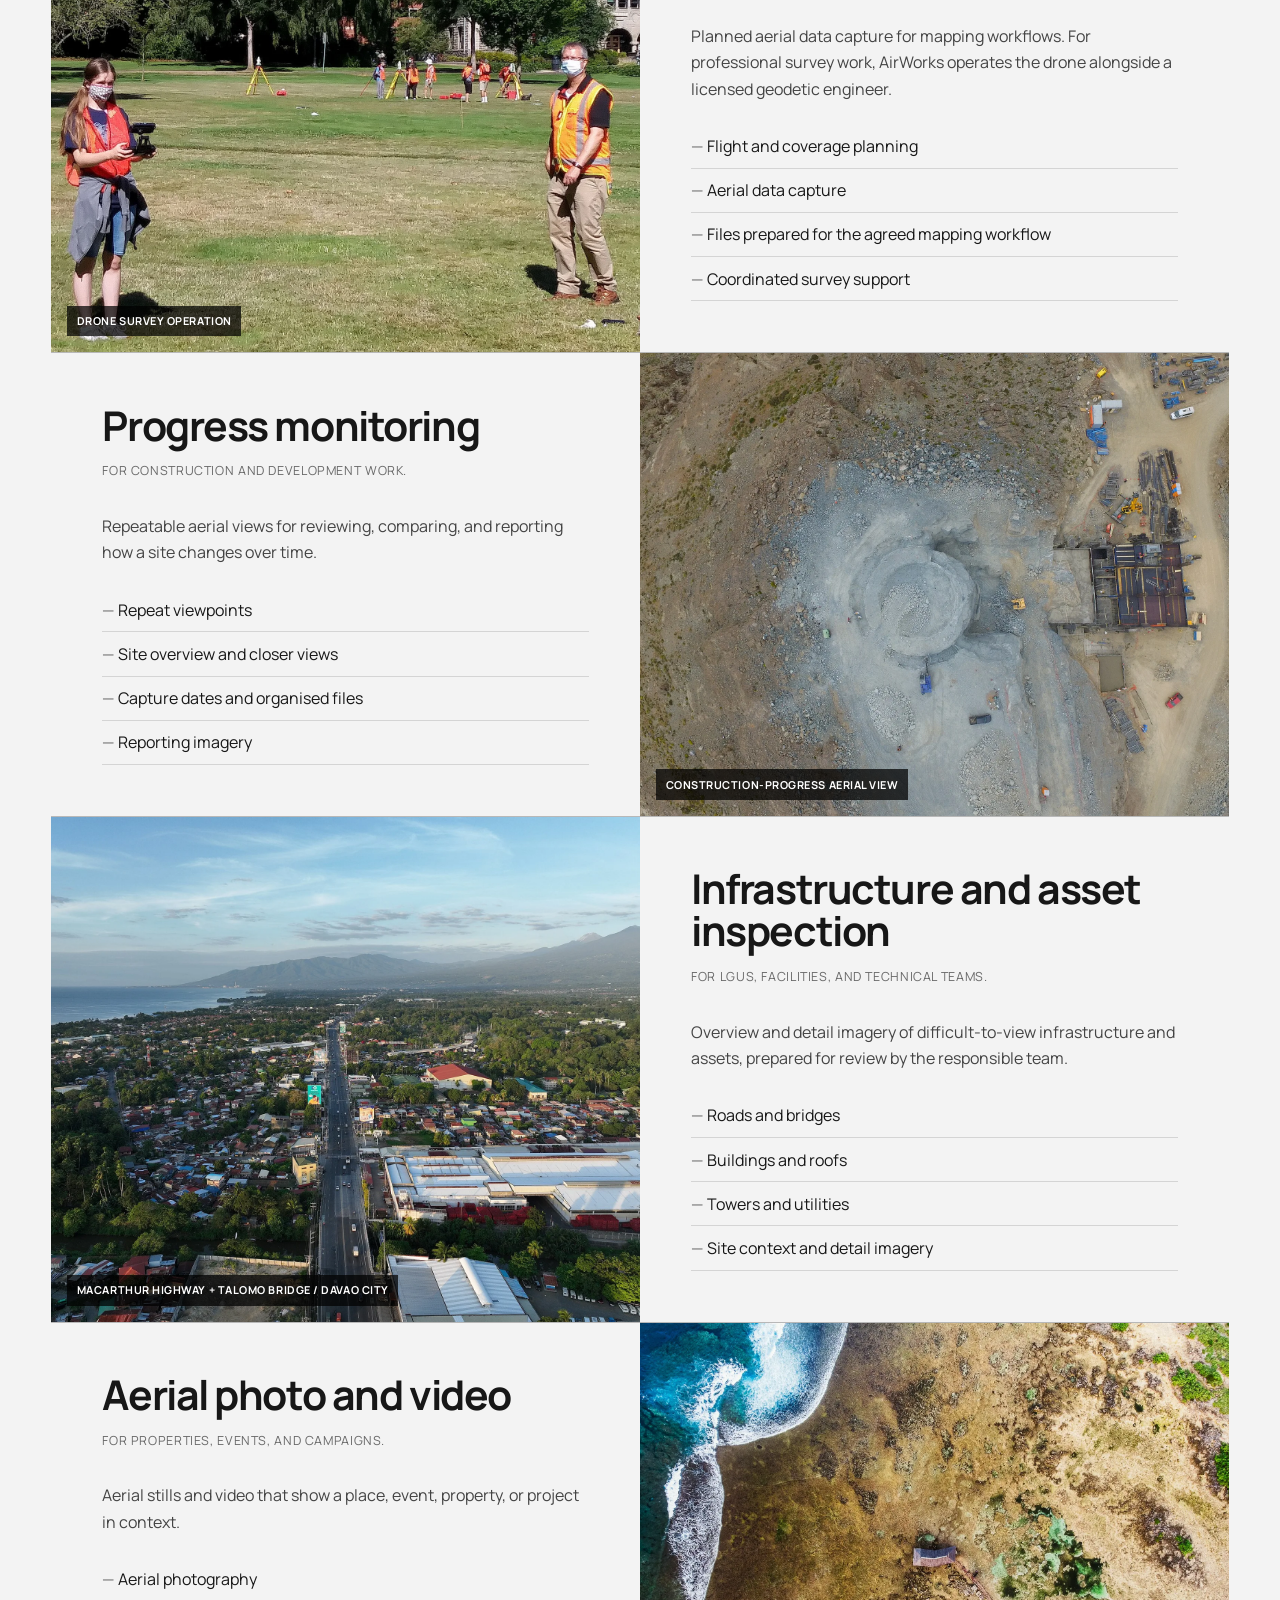
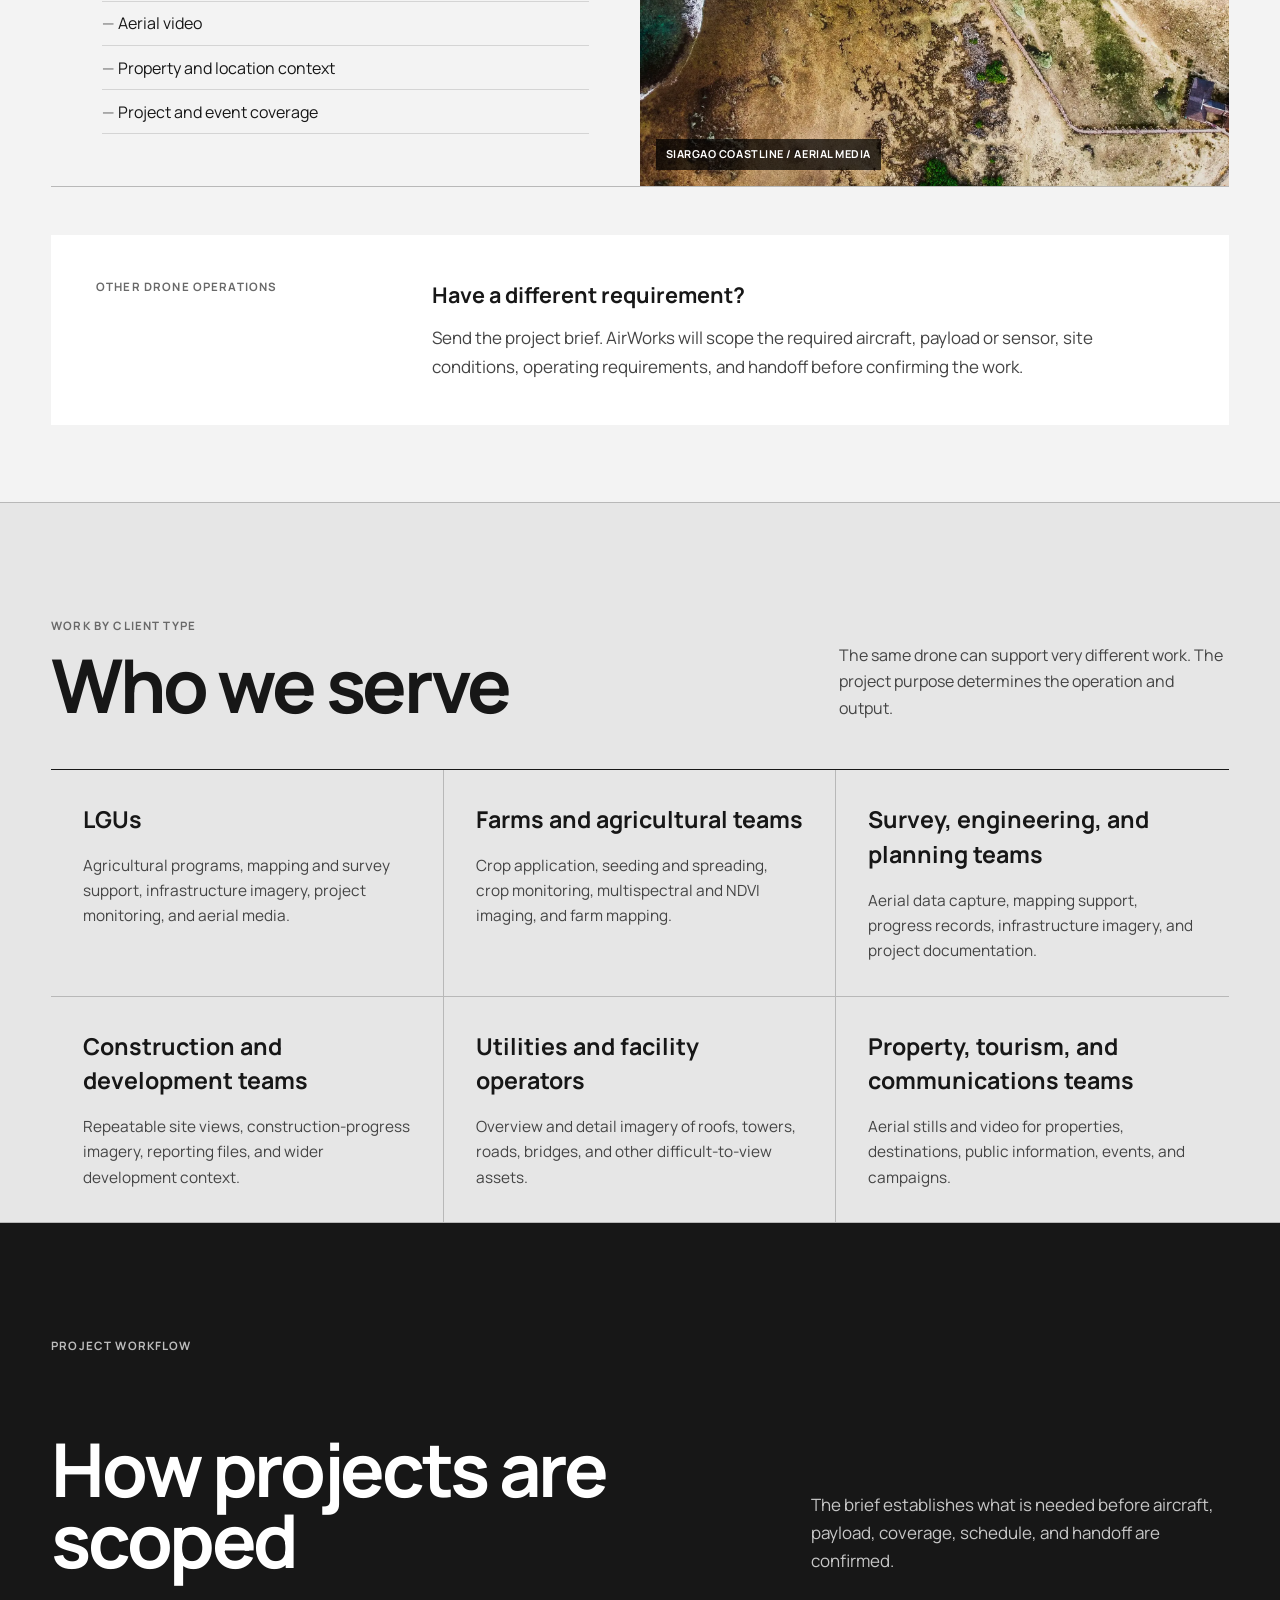
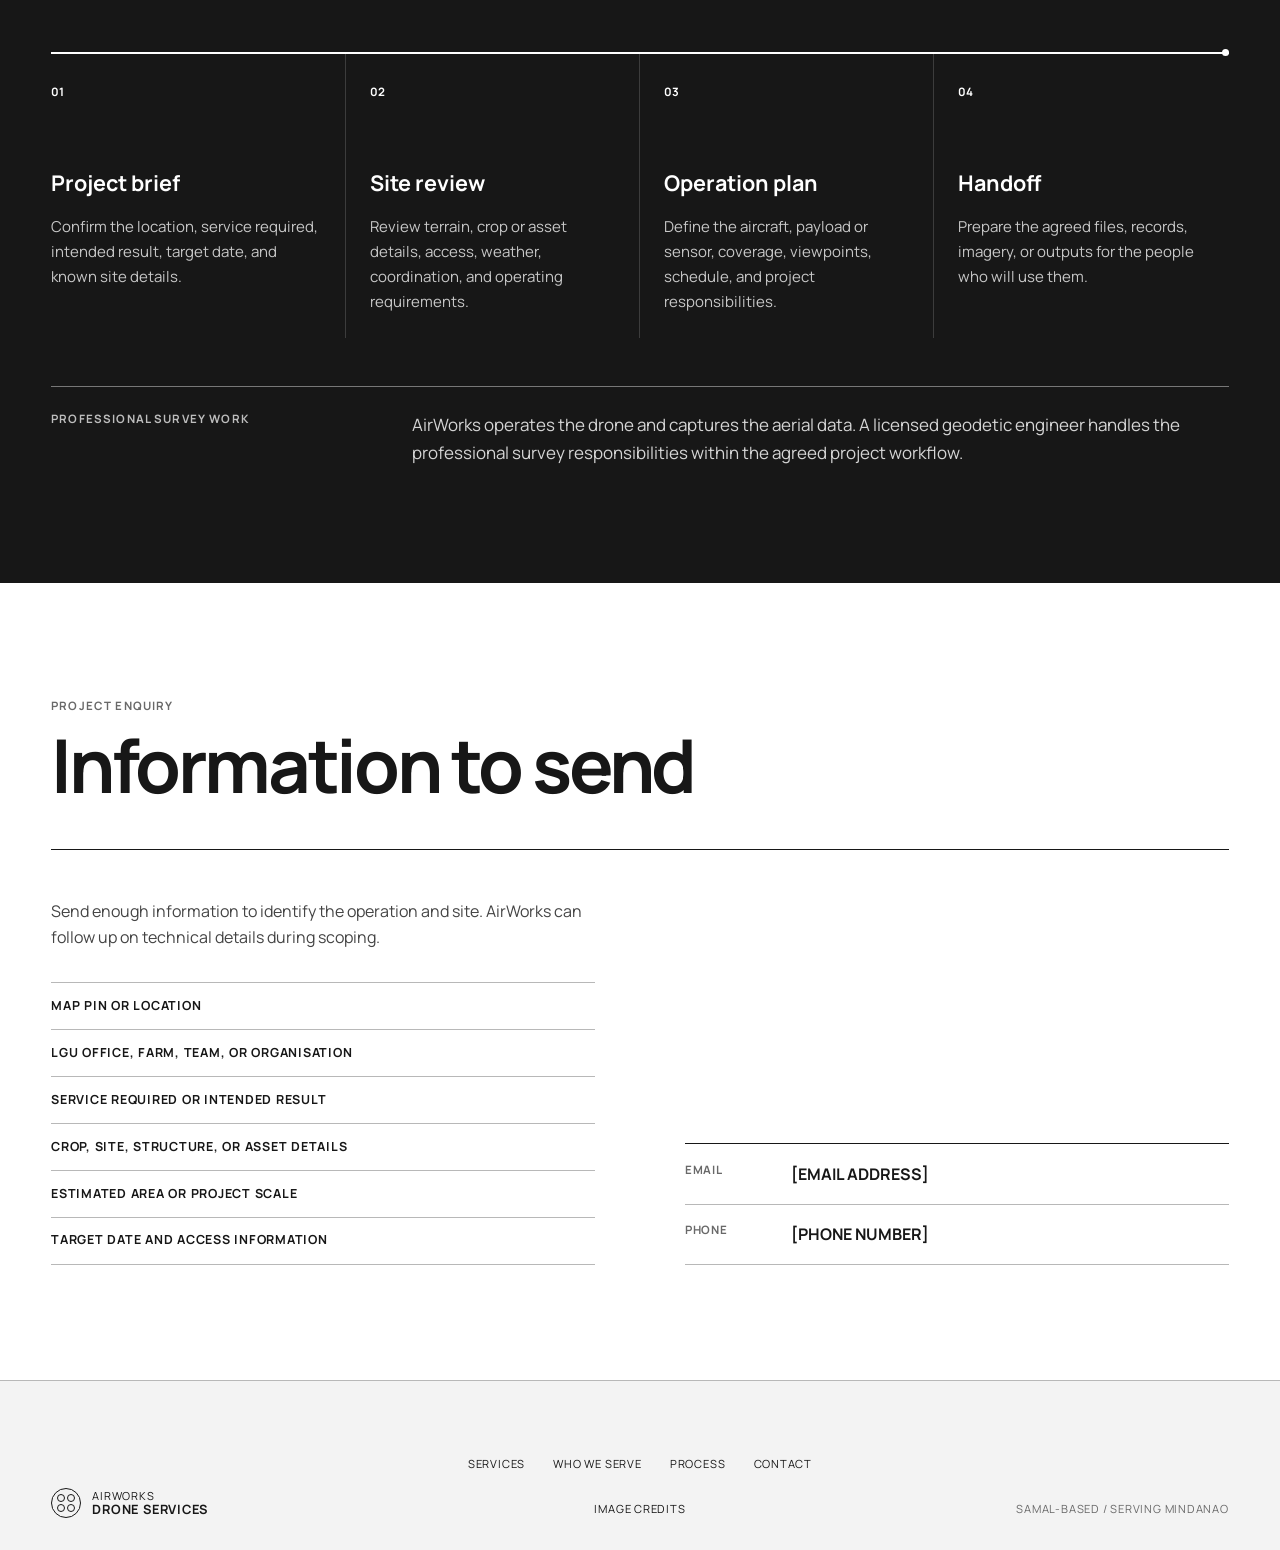
==== commit 9957fdea: "Add restrained page motion" ====
--- a/index.html
+++ b/index.html
@@ -7,6 +7,7 @@
   <title>Drone Services in Mindanao | AirWorks Drone Services</title>
   <link rel="stylesheet" href="assets/shared.css">
   <link rel="stylesheet" href="assets/fieldcraft.css">
+  <script src="assets/motion.js" defer></script>
 </head>
 <body>
   <a class="skip-link" href="#main">Skip to content</a>
--- a/assets/fieldcraft.css
+++ b/assets/fieldcraft.css
@@ -33,13 +33,25 @@
 .site-nav .nav-cta { min-height: 38px; padding: 0 1rem; display: inline-flex; align-items: center; border: 1px solid var(--ink); background: var(--ink); color: var(--white); }
 .site-nav .nav-cta:hover { background: transparent; color: var(--ink); }
 .eyebrow { margin: 0; color: var(--mid); font: 700 .72rem/1.4 'Manrope', Arial, sans-serif; text-transform: uppercase; letter-spacing: .1em; }
-.hero { min-height: clamp(580px, 72vh, 780px); padding: clamp(4rem, 7vw, 7rem) max(1.25rem, 4vw); position: relative; isolation: isolate; display: flex; align-items: center; overflow: hidden; border-bottom: 1px solid var(--line); background: url('images/davao-coastal-hero.webp') center 48% / cover no-repeat; color: var(--white); }
+.hero { min-height: clamp(580px, 72vh, 780px); padding: clamp(4rem, 7vw, 7rem) max(1.25rem, 4vw); position: relative; isolation: isolate; display: flex; align-items: center; overflow: hidden; border-bottom: 1px solid var(--line); background: #303331; color: var(--white); }
 .hero::before { content: ""; position: absolute; inset: 0; z-index: -1; background: linear-gradient(90deg, rgba(0,0,0,.82) 0%, rgba(0,0,0,.65) 52%, rgba(0,0,0,.3) 100%); }
+.hero::after { content: ""; position: absolute; inset: -2%; z-index: -2; background: url('images/davao-coastal-hero.webp') center 48% / cover no-repeat; animation: hero-settle 1.6s cubic-bezier(.2,.7,.2,1) both; }
 .hero__main { max-width: 1040px; }
 .hero .eyebrow { color: #ddd; }
 h1 { max-width: 940px; margin: clamp(2rem, 4vw, 4rem) 0 2rem; font-size: clamp(3.8rem, 7.2vw, 7.2rem); font-weight: 700; line-height: .93; letter-spacing: -.055em; }
 .hero__lede { max-width: 760px; margin: 0; color: #eee; font-size: clamp(1.05rem, 1.5vw, 1.35rem); line-height: 1.55; }
 .hero__actions { margin-top: 3rem; display: flex; align-items: center; flex-wrap: wrap; gap: 1.5rem; }
+.hero h1, .hero__lede, .hero__actions { opacity: 0; transform: translateY(24px); animation: hero-reveal .72s cubic-bezier(.2,.7,.2,1) both; }
+.hero h1 { animation-delay: .12s; }
+.hero__lede { animation-delay: .25s; }
+.hero__actions { animation-delay: .38s; }
+@keyframes hero-settle {
+  from { transform: scale(1.045); }
+  to { transform: scale(1); }
+}
+@keyframes hero-reveal {
+  to { opacity: 1; transform: translateY(0); }
+}
 .button { min-height: 48px; padding: 0 1.25rem; display: inline-flex; align-items: center; background: var(--white); color: var(--ink); border: 1px solid var(--white); text-decoration: none; font-size: .74rem; font-weight: 700; text-transform: uppercase; letter-spacing: .08em; }
 .button:hover { background: transparent; color: var(--white); }
 .text-link { padding: .6rem 0; border-bottom: 1px solid var(--white); color: var(--white); text-decoration: none; font-size: .74rem; font-weight: 700; text-transform: uppercase; letter-spacing: .08em; }
@@ -60,10 +72,12 @@
 .service-list__content li { padding: .6rem 0 .6rem 1rem; position: relative; border-bottom: 1px solid var(--soft); }
 .service-list__content li:first-child { padding-top: 0; }
 .service-list__content li::before { content: "—"; position: absolute; left: 0; color: var(--mid); }
-.service-list__media { min-width: 0; min-height: 0; margin: 0; position: relative; overflow: hidden; background: var(--panel); }
+.service-list__media { min-width: 0; min-height: 0; margin: 0; position: relative; overflow: hidden; opacity: 1; background: var(--panel); transition: opacity .52s ease; }
 .service-list article:nth-child(even) .service-list__media { order: -1; }
-.service-list__media img { width: 100%; height: 100%; position: absolute; inset: 0; object-fit: cover; }
+.service-list__media img { width: 100%; height: 100%; position: absolute; inset: 0; object-fit: cover; transform: scale(1); transition: transform .65s cubic-bezier(.2,.7,.2,1); }
 .service-list__media figcaption { position: absolute; left: 1rem; bottom: 1rem; padding: .45rem .6rem; background: rgba(0,0,0,.72); color: var(--white); font: 700 .68rem/1.5 'Manrope', Arial, sans-serif; text-transform: uppercase; letter-spacing: .05em; }
+.service-list article.motion-pending .service-list__media { opacity: 0; }
+.service-list article.motion-pending .service-list__media img { transform: scale(1.025); }
 .other-services { margin-top: 3rem; padding: clamp(2rem, 3.5vw, 3.5rem); display: grid; grid-template-columns: .55fr 1.45fr; gap: 4vw; background: var(--white); }
 .other-services h3 { margin: 0 0 .8rem; font-size: 1.35rem; }
 .other-services div p { max-width: 780px; margin: 0; color: #444; line-height: 1.65; }
@@ -80,11 +94,20 @@
 .process > header { display: grid; grid-template-columns: minmax(0, 1.25fr) minmax(280px, .75fr); gap: 5vw; align-items: end; }
 .process > header .eyebrow, .process > header h2 { grid-column: 1; }
 .process > header > p:last-child { grid-column: 2; grid-row: 1 / span 2; align-self: end; margin: 0; color: #c7c7c7; line-height: 1.65; }
-.process ol { margin: clamp(3rem, 6vw, 6rem) 0 0; padding: 0; display: grid; grid-template-columns: repeat(4, 1fr); list-style: none; border-top: 1px solid #777; }
+.process ol { margin: clamp(3rem, 6vw, 6rem) 0 0; padding: 0; position: relative; display: grid; grid-template-columns: repeat(4, 1fr); list-style: none; border-top: 1px solid #777; }
+.process ol::before { content: ""; width: 100%; height: 2px; position: absolute; z-index: 2; top: -1px; left: 0; background: var(--white); transform-origin: left; transition: transform 1.1s cubic-bezier(.2,.7,.2,1); }
+.process ol::after { content: ""; width: 7px; height: 7px; position: absolute; z-index: 3; top: -4px; left: calc(100% - 7px); border-radius: 50%; background: var(--white); transition: left 1.1s cubic-bezier(.2,.7,.2,1), opacity .2s ease; }
+.process.motion-pending ol::before { transform: scaleX(0); }
+.process.motion-pending ol::after { left: 0; opacity: 0; }
 .process li { min-height: 260px; padding: 1.5rem 1.5rem 1.5rem 0; border-right: 1px solid var(--dark-line); }
 .process li:not(:first-child) { padding-left: 1.5rem; }
 .process li:last-child { border-right: 0; }
-.process li > span { color: #aaa; font: 700 .72rem/1.4 'Manrope', Arial, sans-serif; }
+.process li > span { display: inline-block; color: var(--white); font: 700 .72rem/1.4 'Manrope', Arial, sans-serif; transition: color .3s ease, transform .45s cubic-bezier(.2,.7,.2,1); }
+.process.motion-pending li > span { color: #666; transform: translateY(5px); }
+.process li:nth-child(1) > span { transition-delay: .08s; }
+.process li:nth-child(2) > span { transition-delay: .32s; }
+.process li:nth-child(3) > span { transition-delay: .58s; }
+.process li:nth-child(4) > span { transition-delay: .84s; }
 .process h3 { margin: 4rem 0 1rem; font-size: 1.35rem; }
 .process li p { margin: 0; color: #c7c7c7; font-size: .94rem; line-height: 1.65; }
 .survey-note { margin-top: 3rem; padding-top: 1.5rem; display: grid; grid-template-columns: .55fr 1.45fr; gap: 4vw; border-top: 1px solid #777; }
@@ -149,8 +172,9 @@
   .brand strong { font-size: .74rem; }
   .brand__mark { width: 28px; height: 28px; }
   .site-nav .nav-cta { min-height: 36px; padding: 0 .75rem; font-size: .63rem; }
-  .hero { min-height: 700px; padding-top: 3.5rem; padding-bottom: 5.5rem; background-position: 58% center; }
+  .hero { min-height: 700px; padding-top: 3.5rem; padding-bottom: 5.5rem; }
   .hero::before { background: rgba(0,0,0,.68); }
+  .hero::after { background-position: 58% center; }
   h1 { font-size: clamp(3.15rem, 16vw, 4.8rem); }
   .hero__lede { font-size: 1rem; }
   .section-head h2, .process h2, .project-start h2 { font-size: clamp(2.8rem, 14vw, 4.5rem); }
@@ -167,3 +191,13 @@
   .site-footer { grid-template-columns: 1fr; }
   .footer-nav, .site-footer p { grid-column: 1; grid-row: auto; text-align: left; }
 }
+
+@media (prefers-reduced-motion: reduce) {
+  .hero::after, .hero h1, .hero__lede, .hero__actions { animation: none; opacity: 1; transform: none; }
+  .service-list__media, .service-list__media img, .process ol::before, .process ol::after, .process li > span { transition: none; }
+  .service-list article.motion-pending .service-list__media { opacity: 1; }
+  .service-list article.motion-pending .service-list__media img { transform: none; }
+  .process.motion-pending ol::before { transform: none; }
+  .process.motion-pending ol::after { left: calc(100% - 7px); opacity: 1; }
+  .process.motion-pending li > span { color: var(--white); transform: none; }
+}
